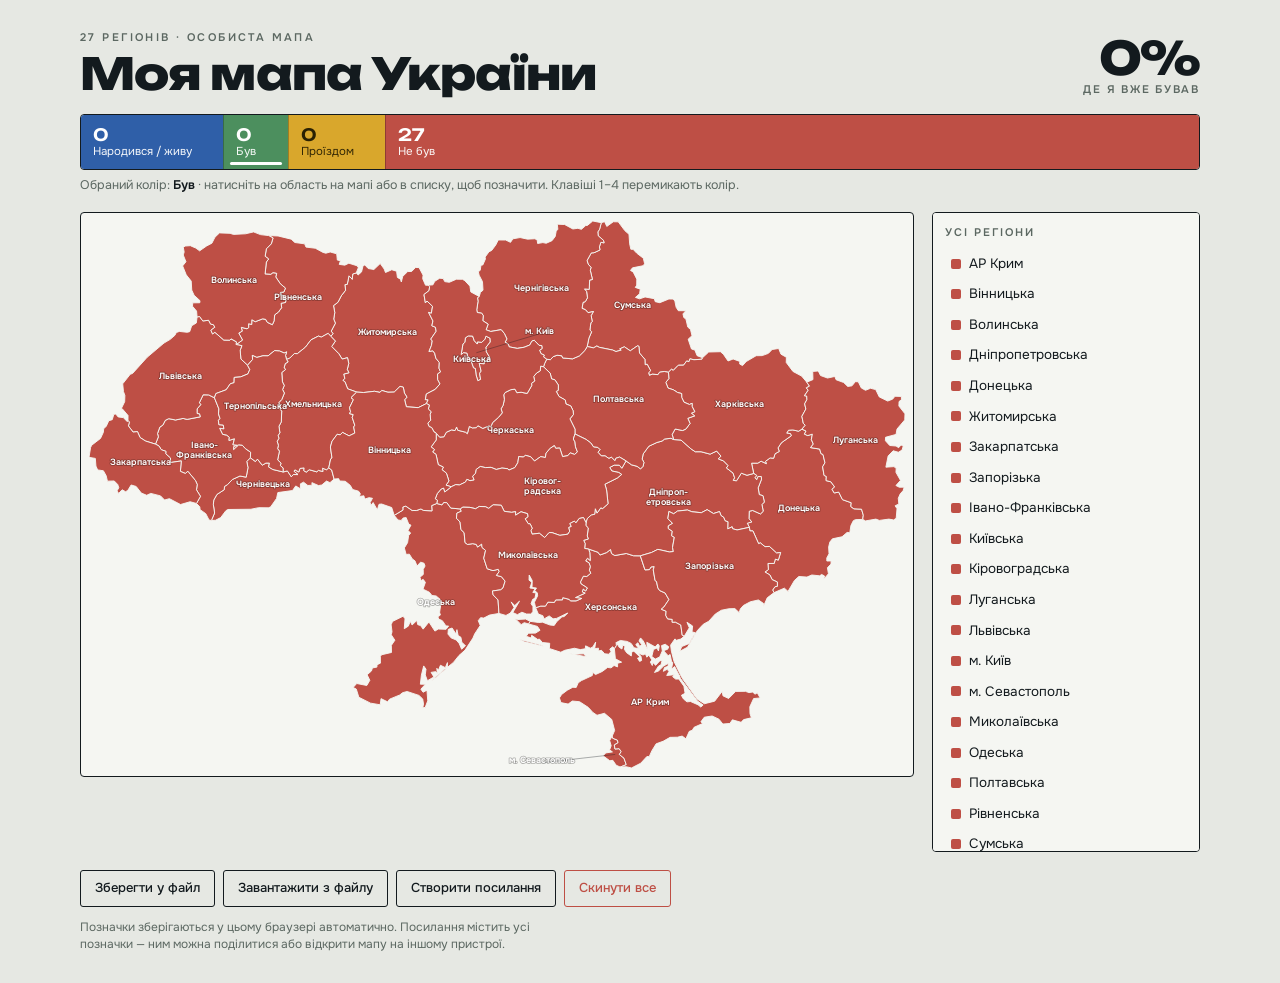
==== ukraine-map/index.html @ 89a14bf5 "Add another example web page of a Ukraine map." ====
<!DOCTYPE html>
<html lang="uk">
<head>
<meta charset="utf-8">
<meta name="viewport" content="width=device-width, initial-scale=1">
<meta name="description" content="Інтерактивна особиста мапа регіонів України з локальним збереженням і можливістю поділитися позначками.">
<meta name="theme-color" content="#E6E8E3">
<title>Моя мапа України</title>
<link rel="icon" href="data:image/svg+xml,%3Csvg xmlns='http://www.w3.org/2000/svg' viewBox='0 0 64 64'%3E%3Crect width='64' height='64' rx='14' fill='%232F5FA8'/%3E%3Cpath d='M15 20h34v24H15z' fill='%23D9A72C'/%3E%3Cpath d='M15 20h34v12H15z' fill='%2355A6E8'/%3E%3C/svg%3E">
<link rel="preconnect" href="https://fonts.googleapis.com">
<link rel="preconnect" href="https://fonts.gstatic.com" crossorigin>
<link href="https://fonts.googleapis.com/css2?family=Onest:wght@400;500;600;700&family=Unbounded:wght@400;600;800&display=swap" rel="stylesheet">
<style>
  :root{
    --paper:#E6E8E3;
    --plate:#F5F6F2;
    --ink:#131A1E;
    --ink-soft:#5C6862;
    --hair:#C3C9C0;
    --void:#D5D9D2;

    --c-home:#2F5FA8;
    --c-been:#4C8F5E;
    --c-transit:#D9A72C;
    --c-none:#BE4F45;

    --r:4px;
    --pad:clamp(14px,3vw,30px);
  }
  *{box-sizing:border-box}
  html,body{margin:0;padding:0}
  body{
    background:var(--paper);
    color:var(--ink);
    font-family:"Onest",system-ui,"Segoe UI",Roboto,sans-serif;
    font-size:15px;
    line-height:1.45;
    -webkit-font-smoothing:antialiased;
  }
  .wrap{max-width:1180px;margin:0 auto;padding:var(--pad)}

  /* ---------- header ---------- */
  header{display:flex;align-items:flex-end;justify-content:space-between;gap:20px;flex-wrap:wrap;margin-bottom:18px}
  .eyebrow{
    font-size:11px;letter-spacing:.22em;text-transform:uppercase;
    color:var(--ink-soft);margin:0 0 6px;font-weight:600;
  }
  h1{
    font-family:"Unbounded","Onest",system-ui,sans-serif;
    font-weight:800;font-size:clamp(26px,4.6vw,44px);
    letter-spacing:-.02em;margin:0;line-height:1;
  }
  .score{text-align:right;line-height:1}
  .score b{
    font-family:"Unbounded","Onest",sans-serif;
    font-size:clamp(28px,5vw,46px);font-weight:800;letter-spacing:-.03em;display:block;
  }
  .score span{font-size:11px;letter-spacing:.16em;text-transform:uppercase;color:var(--ink-soft);font-weight:600}

  /* ---------- ribbon (legend + stats + brush) ---------- */
  .ribbon{
    display:flex;width:100%;border:1px solid var(--ink);border-radius:var(--r);
    overflow:hidden;background:var(--plate);margin-bottom:6px;
  }
  .seg{
    flex:1 1 auto;min-width:0;border:0;padding:11px 12px 10px;cursor:pointer;
    background:transparent;text-align:left;font:inherit;color:#fff;
    display:flex;flex-direction:column;gap:2px;position:relative;
    transition:flex-grow .35s ease;
  }
  @media (prefers-reduced-motion:reduce){.seg{transition:none}}
  .seg + .seg{border-left:1px solid rgba(0,0,0,.25)}
  .seg-n{font-family:"Unbounded","Onest",sans-serif;font-weight:600;font-size:17px;line-height:1}
  .seg-l{font-size:11.5px;line-height:1.2;opacity:.95;white-space:nowrap;overflow:hidden;text-overflow:ellipsis}
  .seg[data-s="home"]{background:var(--c-home)}
  .seg[data-s="been"]{background:var(--c-been)}
  .seg[data-s="transit"]{background:var(--c-transit);color:#2A2103}
  .seg[data-s="none"]{background:var(--c-none)}
  .seg[aria-pressed="true"]::after{
    content:"";position:absolute;inset:auto 6px 4px 6px;height:3px;background:currentColor;border-radius:2px;
  }
  .seg:focus-visible{outline:3px solid var(--ink);outline-offset:-3px}
  .brushline{font-size:12.5px;color:var(--ink-soft);margin:0 0 18px}
  .brushline b{color:var(--ink);font-weight:600}

  /* ---------- layout ---------- */
  .cols{display:grid;grid-template-columns:minmax(0,1fr) 268px;gap:18px;align-items:start}
  @media (max-width:860px){.cols{grid-template-columns:1fr}}

  .plate{
    background:var(--plate);border:1px solid var(--ink);border-radius:var(--r);
    padding:8px;position:relative;
  }
  svg.map{display:block;width:100%;height:auto;touch-action:manipulation}
  .rg{stroke:var(--plate);stroke-width:.9;cursor:pointer;transition:filter .12s ease}
  .rg:hover{filter:brightness(1.14)}
  .rg:focus-visible{outline:none;stroke:var(--ink);stroke-width:2}
  .rg[data-s="home"]{fill:var(--c-home)}
  .rg[data-s="been"]{fill:var(--c-been)}
  .rg[data-s="transit"]{fill:var(--c-transit)}
  .rg[data-s="none"]{fill:var(--c-none)}
  .lbl{
    font-family:"Onest",sans-serif;font-size:8.6px;font-weight:600;fill:#fff;
    pointer-events:none;text-anchor:middle;paint-order:stroke;
    stroke:rgba(0,0,0,.28);stroke-width:1.6px;stroke-linejoin:round;
  }
  .lbl.dark{fill:#2A2103;stroke:rgba(255,255,255,.4)}
  .leader{stroke:var(--ink);stroke-width:.6;fill:none;opacity:.55}

  .tip{
    position:absolute;pointer-events:none;background:var(--ink);color:#fff;
    padding:5px 9px;border-radius:3px;font-size:12px;white-space:nowrap;
    transform:translate(-50%,-135%);opacity:0;transition:opacity .1s;z-index:5;
  }
  .tip.on{opacity:1}
  .tip i{font-style:normal;opacity:.65}

  /* ---------- list ---------- */
  .panel{
    background:var(--plate);border:1px solid var(--ink);border-radius:var(--r);
    padding:12px;max-height:640px;overflow:auto;
  }
  .panel h2{
    font-size:11px;letter-spacing:.18em;text-transform:uppercase;color:var(--ink-soft);
    margin:0 0 8px;font-weight:600;
  }
  ul.list{list-style:none;margin:0;padding:0}
  ul.list li{margin:0 0 1px}
  .row{
    width:100%;display:flex;align-items:center;gap:8px;background:transparent;border:0;
    font:inherit;font-size:13.5px;color:var(--ink);padding:5px 6px;border-radius:3px;
    cursor:pointer;text-align:left;
  }
  .row:hover{background:rgba(0,0,0,.055)}
  .row:focus-visible{outline:2px solid var(--ink);outline-offset:-2px}
  .dot{width:10px;height:10px;border-radius:2px;flex:0 0 auto}
  .dot[data-s="home"]{background:var(--c-home)}
  .dot[data-s="been"]{background:var(--c-been)}
  .dot[data-s="transit"]{background:var(--c-transit)}
  .dot[data-s="none"]{background:var(--c-none)}
  .row span{overflow:hidden;text-overflow:ellipsis;white-space:nowrap}

  /* ---------- footer actions ---------- */
  footer{margin-top:18px;display:flex;gap:8px;flex-wrap:wrap;align-items:center}
  button.act{
    font:inherit;font-size:13px;font-weight:500;padding:8px 14px;border-radius:3px;
    border:1px solid var(--ink);background:transparent;color:var(--ink);cursor:pointer;
  }
  button.act:hover{background:var(--ink);color:var(--plate)}
  button.act.danger{border-color:var(--c-none);color:var(--c-none)}
  button.act.danger:hover{background:var(--c-none);color:#fff}
  button.act:focus-visible{outline:2px solid var(--ink);outline-offset:2px}
  .note{font-size:12px;color:var(--ink-soft);margin:12px 0 0;max-width:60ch}
  #link{width:100%;margin-top:10px;font:inherit;font-size:12px;padding:8px;border:1px solid var(--hair);border-radius:3px;background:#fff;display:none}
  .toast{
    position:fixed;left:50%;bottom:22px;transform:translateX(-50%) translateY(10px);
    background:var(--ink);color:#fff;padding:9px 16px;border-radius:3px;font-size:13px;
    opacity:0;pointer-events:none;transition:opacity .18s,transform .18s;z-index:20;
  }
  .toast.on{opacity:1;transform:translateX(-50%) translateY(0)}
</style>
</head>
<body>
<div class="wrap">

  <header>
    <div>
      <p class="eyebrow">27 регіонів · особиста мапа</p>
      <h1>Моя мапа України</h1>
    </div>
    <div class="score">
      <b id="pct">0%</b>
      <span>де я вже бував</span>
    </div>
  </header>

  <div class="ribbon" id="ribbon" role="group" aria-label="Вибір кольору та статистика"></div>
  <p class="brushline">Обраний колір: <b id="brushName">—</b> · натисніть на область на мапі або в списку, щоб позначити. Клавіші 1–4 перемикають колір.</p>

  <div class="cols">
    <div class="plate" id="plate">
      <div class="tip" id="tip"></div>
      <svg class="map" id="map" viewBox="0 0 780 523" role="img" aria-label="Мапа областей України"></svg>
    </div>

    <div class="panel">
      <h2>Усі регіони</h2>
      <ul class="list" id="list"></ul>
    </div>
  </div>

  <footer>
    <button class="act" id="btnExport">Зберегти у файл</button>
    <button class="act" id="btnImport">Завантажити з файлу</button>
    <button class="act" id="btnLink">Створити посилання</button>
    <button class="act danger" id="btnReset">Скинути все</button>
    <input type="file" id="file" accept="application/json,.json" hidden>
  </footer>
  <input id="link" readonly aria-label="Посилання на вашу мапу">
  <p class="note">Позначки зберігаються у цьому браузері автоматично. Посилання містить усі позначки — ним можна поділитися або відкрити мапу на іншому пристрої.</p>
</div>

<div class="toast" id="toast"></div>

<script>
(function(){
"use strict";

/* ---------------- статуси ---------------- */
const STATUSES = [
  {id:"home",    label:"Народився / живу", short:"Дім"},
  {id:"been",    label:"Був",              short:"Був"},
  {id:"transit", label:"Проїздом",         short:"Проїздом"},
  {id:"none",    label:"Не був",           short:"Не був"}
];
const SORDER = ["home","been","transit","none"];

/* ---------------- географія (точні контури, проєкція вбудована) ---------------- */
const REGIONS = [
  {id:"odesa", name:"Одеська", cx:331.8, cy:366.9, d:"M326.88,439.60L339.68,428.39L342.05,427.24L331.70,436.37L326.88,439.60ZM391.87,375.12L382.95,376.70L377.28,379.58L374.33,379.14L372.10,382.02L373.97,386.62L368.65,394.74L367.00,398.70L359.45,410.20L353.62,415.38L348.38,421.92L342.62,426.66L342.62,422.13L340.61,426.95L335.94,424.65L334.00,429.54L332.49,427.60L332.92,432.63L331.41,430.76L327.02,431.48L329.68,435.87L323.50,439.46L321.42,433.92L322.14,428.39L319.91,425.30L317.75,434.14L316.74,442.77L321.56,442.77L317.25,447.51L319.33,450.46L323.07,448.52L323.79,458.65L321.35,464.98L319.05,465.34L319.76,461.67L318.97,456.86L315.38,453.48L304.09,449.74L299.71,450.89L297.12,453.05L287.34,457.07L285.47,459.66L279.15,456.57L278.36,462.46L269.08,460.88L257.94,455.28L255.49,447.44L252.48,445.86L255.93,442.12L265.56,443.99L268.44,439.03L265.85,433.78L270.02,430.11L270.88,427.24L275.19,426.45L275.34,424.15L278.57,422.64L278.50,416.02L279.87,414.59L289.14,412.43L289.00,405.67L292.37,400.71L288.92,395.54L289.64,392.59L288.78,385.97L290.15,382.74L300.21,377.78L302.08,380.22L301.36,389.71L305.24,387.27L307.11,382.67L308.84,386.19L313.37,381.88L314.23,385.83L316.96,386.76L319.40,390.14L324.94,383.31L330.62,392.01L333.93,390.07L341.33,390.29L343.70,387.20L341.26,387.12L337.74,382.02L334.21,380.51L333.49,378.28L335.87,376.70L335.15,373.97L336.37,365.92L335.51,361.53L331.84,358.44L327.82,358.01L325.30,354.85L319.26,351.90L321.56,345.43L319.33,342.48L317.54,343.99L316.31,340.54L319.55,337.88L319.48,332.99L321.20,329.83L320.27,327.17L316.96,326.09L313.58,329.76L311.57,324.87L309.05,323.07L306.25,318.47L303.16,318.76L301.43,312.50L304.52,307.47L305.53,300.64L307.47,298.20L304.88,295.90L307.76,290.72L305.60,289.71L303.16,283.53L300.35,283.82L298.34,286.26L295.39,285.83L291.73,281.38L300.07,276.34L299.99,273.40L302.80,272.53L308.91,276.70L312.93,276.77L317.25,275.26L319.91,276.70L327.89,277.06L327.53,272.03L332.42,270.02L337.45,271.38L338.96,269.08L342.12,269.23L345.79,274.40L354.92,275.26L355.85,277.49L351.68,279.22L351.25,284.11L354.70,287.77L355.49,294.89L358.58,297.91L359.45,307.40L361.82,309.20L366.85,308.41L370.23,309.20L371.45,311.71L375.33,308.84L375.69,312.07L379.07,314.88L377.35,322.28L380.65,332.42L386.19,334.21L391.15,332.92L392.08,335.08L389.50,338.81L394.24,339.96L397.76,344.28L395.75,350.75L393.59,352.55L385.61,353.70L386.33,357.43L391.01,362.25L391.87,375.12ZM343.49,390.36L343.13,394.89L346.08,398.48L351.04,400.50L353.84,403.80L356.21,409.34L359.88,406.10L356.36,402.58L355.49,397.91L352.83,396.25L351.68,390.65L350.82,394.82L347.08,389.07L343.49,390.36Z"},
  {id:"kherson", name:"Херсонська", cx:499.4, cy:371.8, d:"M457.14,413.29L463.69,414.23L472.60,413.72L475.40,416.46L457.14,413.29ZM435.07,406.82L416.24,402.29L410.85,399.71L431.34,405.02L435.07,406.82ZM577.13,399.06L572.02,407.47L564.76,411.28L566.63,406.75L573.68,403.87L576.48,398.70L576.55,398.77L577.13,399.06ZM569.15,396.69L565.84,399.56L561.53,400.78L560.09,399.49L555.99,405.38L556.71,411.21L559.23,421.06L565.41,433.85L564.26,434.57L559.80,425.80L556.71,428.53L558.08,421.99L556.86,421.13L555.49,414.37L553.62,415.59L549.24,410.70L553.12,409.34L554.20,407.04L550.82,404.59L547.29,405.89L548.01,410.99L545.50,416.74L541.33,418.76L537.95,416.31L539.60,409.55L542.98,408.19L544.35,410.99L545.14,406.10L543.84,404.31L541.18,407.11L533.20,402.72L533.64,409.34L529.82,401.43L527.24,398.55L525.73,401.50L528.24,404.81L526.45,406.82L524.72,403.16L522.64,404.88L525.44,408.76L520.91,407.97L518.25,403.80L514.22,401.86L507.90,401.00L504.02,402.94L504.16,405.82L502.22,408.98L500.71,406.97L497.83,409.19L498.98,411.42L497.12,414.15L492.95,413.72L489.93,410.42L486.84,410.99L486.98,408.33L483.38,408.84L484.32,402.58L481.59,407.18L479.21,408.33L474.69,406.10L474.40,408.91L469.65,409.70L464.05,408.40L454.84,410.34L450.96,412.21L440.04,408.69L440.39,403.66L433.42,402.94L430.47,399.56L429.04,400.14L423.07,395.97L422.85,398.63L417.89,396.97L419.98,394.03L426.81,393.95L431.12,391.22L428.68,387.56L420.05,385.18L420.05,385.18L421.70,382.67L429.90,383.82L433.42,383.46L440.83,386.26L444.71,386.55L446.86,383.24L452.11,378.35L454.27,378.14L457.65,374.69L446.94,379.86L443.63,380.29L439.89,377.49L435.07,380.37L433.78,377.28L429.54,375.77L426.95,369.66L431.84,368.07L436.30,368.15L438.67,364.34L444.78,364.62L446.15,362.18L452.62,362.11L452.90,360.02L459.01,361.68L460.24,363.11L465.63,363.11L470.95,360.81L464.98,359.95L474.25,355.71L471.52,354.63L472.46,351.75L474.69,353.70L476.34,350.75L470.23,346.79L469.80,345.00L472.53,339.53L475.76,339.82L479.65,336.66L478.28,333.93L479.14,330.33L477.99,326.74L474.76,325.01L476.48,322.35L479.14,324.51L478.71,317.03L477.56,313.58L486.62,316.67L488.42,319.26L494.74,316.96L498.55,314.01L499.56,317.97L502.65,319.76L513.58,317.82L520.55,319.98L527.02,320.05L531.48,333.49L535.72,333.21L537.23,330.69L540.25,330.33L539.39,333.49L541.11,343.70L542.48,344.57L543.77,350.75L545.50,353.26L550.67,355.56L554.34,361.89L549.52,369.01L547.01,371.09L551.68,373.03L551.32,376.92L553.05,380.29L557.50,380.80L557.43,383.53L560.59,383.46L565.70,386.19L567.06,395.97L569.15,396.69Z"},
  {id:"kyiv_city", name:"м. Київ", cx:370.3, cy:125.9, lx:430.3, ly:107.9, d:"M383.60,115.67L379.58,120.63L379.86,125.02L383.31,130.77L380.94,132.06L380.94,134.72L378.14,133.50L377.78,136.59L373.03,136.09L374.83,143.49L373.39,145.65L374.33,151.47L371.67,152.69L370.01,147.16L369.30,141.05L367.50,140.40L365.05,133.43L361.82,129.11L361.32,126.45L358.01,125.95L355.71,127.68L357.43,117.54L359.23,116.03L359.81,111.64L362.54,109.85L366.71,109.99L368.29,114.45L371.24,117.61L371.45,115.53L375.41,116.03L378.50,112.94L379.43,110.06L383.39,112.08L383.60,115.67Z"},
  {id:"zhytomyr", name:"Житомирська", cx:284.9, cy:108.5, d:"M255.42,49.68L257.29,51.54L260.53,48.67L261.96,42.77L263.69,41.98L266.85,45.43L272.32,46.37L278.36,40.62L282.17,45.94L283.39,49.24L289.43,46.58L294.03,48.02L294.82,53.99L297.69,55.57L298.56,58.30L299.85,52.98L304.67,48.31L308.41,48.24L312.22,44.36L315.52,44.57L319.33,51.76L318.97,55.14L321.71,61.39L324.08,61.32L325.59,62.83L325.08,66.50L320.20,70.31L321.56,78.22L323.07,76.49L328.39,81.52L327.24,88.21L324.65,87.42L328.75,95.54L327.74,100.14L331.12,101.51L331.84,105.39L326.74,112.87L328.10,114.66L327.31,119.05L325.01,124.73L328.61,124.08L330.40,126.31L331.55,131.13L334.86,135.30L334.57,140.69L336.08,144.28L333.21,146.22L333.28,151.54L335.51,155.71L330.91,160.96L322.50,165.35L321.49,170.74L324.15,170.95L322.50,174.55L314.66,178.43L303.37,177.57L301.72,170.88L303.95,168.36L301.50,164.48L300.43,158.88L297.33,158.08L291.73,163.55L285.76,163.69L279.87,161.97L278.07,163.84L272.89,162.76L262.54,163.98L255.85,163.55L247.23,160.39L244.64,153.63L242.70,152.41L244.50,150.32L243.42,146.37L248.45,145.07L246.87,141.91L248.31,136.09L247.08,130.69L241.98,131.99L238.82,126.88L231.99,119.98L235.51,114.81L231.20,110.28L233.21,107.69L231.56,105.25L235.51,97.70L233.93,93.74L234.93,87.56L233.71,80.88L237.95,77.71L241.12,71.53L245.29,66.14L244.57,60.89L246.87,60.53L248.52,52.41L251.61,55.71L252.12,50.61L255.42,49.68Z"},
  {id:"sumy", name:"Сумська", cx:519.4, cy:83.2, d:"M489.71,1.58L492.87,0.65L494.96,5.18L501.21,0.72L505.89,0.79L512.14,9.20L516.17,12.72L516.81,21.85L517.96,27.03L520.05,27.03L523.50,30.70L529.90,35.59L531.12,40.91L529.61,42.77L519.54,44.79L517.60,47.23L520.12,48.67L523.64,55.57L523.57,61.32L522.20,63.48L526.95,65.13L526.30,69.52L522.35,73.04L526.37,74.41L531.55,72.61L540.39,74.26L541.26,77.14L545.64,78.07L554.34,74.55L558.36,74.62L560.02,76.49L561.24,82.46L563.33,85.76L570.51,85.76L567.78,88.78L568.57,92.31L570.59,93.67L572.38,101.44L574.97,103.66L576.41,109.70L572.74,112.94L575.91,122.36L579.14,123.36L581.30,128.75L586.47,130.69L585.90,132.13L578.28,132.64L574.40,131.77L573.53,134.51L571.31,133.79L568.36,137.81L563.33,137.88L558.44,142.84L556.86,141.55L553.91,144.64L549.95,143.85L545.35,144.57L543.92,146.87L538.31,146.44L535.72,147.59L534.93,145.00L536.87,143.13L533.49,136.88L531.62,137.45L531.41,132.28L526.23,126.24L525.66,119.77L524.22,119.34L517.39,124.08L511.71,120.27L507.32,122.28L508.76,123.43L503.73,124.80L500.57,123.36L487.77,120.77L485.47,119.48L482.23,121.28L476.20,119.98L477.85,112.00L480.44,105.89L478.78,104.31L479.72,97.48L481.01,95.97L480.01,90.44L482.16,86.55L477.06,87.63L474.47,84.76L471.31,83.54L472.24,77.78L474.40,77.14L476.48,73.40L475.62,67.36L473.61,64.92L478.14,65.35L478.57,56.43L481.23,55.93L479.21,47.23L479.86,44.28L477.06,41.12L476.12,37.74L480.15,30.48L482.74,30.34L488.42,27.68L487.91,24.73L489.28,20.34L492.37,20.92L491.72,18.40L486.76,14.16L486.40,10.42L488.06,7.91L489.71,1.58Z"},
  {id:"donetsk", name:"Донецька", cx:678.6, cy:277.4, d:"M739.60,285.26L732.62,285.47L730.61,286.48L728.31,291.08L727.23,297.98L724.65,297.69L719.83,301.86L710.63,303.80L708.18,306.90L707.03,311.57L707.39,318.11L705.24,322.14L705.31,325.01L709.40,324.94L709.26,327.96L705.88,331.41L706.82,337.23L702.29,342.55L703.08,339.32L700.35,337.88L698.41,339.17L690.93,338.38L686.26,340.40L678.49,339.82L674.32,343.63L668.21,354.06L664.69,350.96L654.91,355.21L653.47,352.76L655.70,349.60L658.00,349.17L658.00,345.07L653.04,342.84L650.89,338.38L646.14,335.51L649.45,333.21L648.95,327.38L654.98,327.31L656.06,323.21L658.94,324.15L661.09,316.89L657.21,317.39L650.38,311.07L646.21,311.35L641.76,307.69L640.03,308.41L634.64,296.26L631.76,296.26L631.26,292.81L629.25,288.92L633.56,287.63L630.90,284.54L631.12,277.42L634.42,276.70L641.83,280.01L644.49,277.49L643.27,271.02L645.57,268.65L644.27,262.61L640.68,261.53L639.67,255.06L642.91,246.72L642.48,244.21L639.38,244.42L638.31,247.37L636.58,245.36L638.23,243.20L635.36,241.33L633.35,231.48L639.24,231.48L642.48,229.61L647.44,231.92L646.65,229.69L651.10,226.45L654.41,226.81L655.85,222.43L659.80,220.27L658.65,216.89L661.89,211.93L671.30,205.32L670.51,203.23L666.92,202.80L668.64,200.00L672.74,199.71L678.35,200.93L681.51,198.92L685.39,200.79L683.88,203.73L687.05,205.10L691.43,203.73L690.50,208.98L692.37,213.22L689.71,216.60L698.48,218.04L699.63,222.28L701.64,223.22L703.51,231.12L701.28,234.93L702.65,243.20L704.80,244.14L704.59,248.16L709.19,249.31L712.78,254.27L710.20,256.43L712.35,259.95L716.67,259.16L720.26,266.35L728.60,269.30L728.24,272.96L731.12,275.12L738.45,275.48L740.17,281.23L739.60,285.26Z"},
  {id:"dnipro", name:"Дніпропетровська", cx:553.9, cy:265.6, two:true, d:"M635.36,241.33L638.23,243.20L636.58,245.36L638.31,247.37L639.38,244.42L642.48,244.21L642.91,246.72L639.67,255.06L640.68,261.53L644.27,262.61L645.57,268.65L643.27,271.02L644.49,277.49L641.83,280.01L634.42,276.70L631.12,277.42L630.90,284.54L633.56,287.63L629.25,288.92L631.26,292.81L619.54,295.32L615.30,294.24L614.80,292.30L610.56,294.32L610.70,287.41L608.18,286.77L606.46,282.96L604.16,281.66L602.72,277.78L596.90,279.65L590.86,275.91L585.32,278.86L576.27,277.92L572.02,276.27L562.53,277.28L558.87,279.87L554.34,277.64L553.33,284.54L557.86,289.00L553.76,291.44L553.76,294.03L557.57,296.54L556.93,300.93L559.52,302.29L557.79,312.00L558.58,315.95L554.91,316.39L543.77,313.87L537.73,316.89L527.02,320.05L520.55,319.98L513.58,317.82L502.65,319.76L499.56,317.97L498.55,314.01L494.74,316.96L488.42,319.26L486.62,316.67L477.56,313.58L473.82,313.01L474.25,308.33L472.89,305.24L477.27,304.02L476.27,301.00L477.20,293.38L474.97,291.15L475.12,288.49L476.12,284.61L480.15,280.94L483.38,280.30L484.03,275.05L485.68,279.22L489.21,274.19L490.93,274.91L496.18,270.30L494.74,257.15L493.16,251.61L504.95,245.72L509.19,242.27L506.39,240.40L499.78,238.96L497.76,235.58L502.08,233.35L506.96,233.42L509.34,236.30L513.36,229.33L518.61,233.07L523.93,234.50L527.24,236.95L529.68,234.43L530.47,230.76L528.75,227.60L529.75,222.64L535.14,215.31L542.84,211.71L547.80,210.35L550.24,208.41L556.28,207.69L558.80,208.91L565.91,209.41L575.33,217.75L579.50,220.56L585.11,220.56L593.73,222.86L599.99,219.91L604.09,224.73L601.64,227.46L606.46,229.26L610.92,233.78L609.33,236.08L615.59,240.83L617.17,245.50L615.95,247.95L618.97,248.31L623.57,241.05L628.96,243.06L635.36,241.33Z"},
  {id:"kharkiv", name:"Харківська", cx:622.2, cy:177.7, d:"M681.51,198.92L678.35,200.93L672.74,199.71L668.64,200.00L666.92,202.80L670.51,203.23L671.30,205.32L661.89,211.93L658.65,216.89L659.80,220.27L655.85,222.43L654.41,226.81L651.10,226.45L646.65,229.69L647.44,231.92L642.48,229.61L639.24,231.48L633.35,231.48L635.36,241.33L628.96,243.06L623.57,241.05L618.97,248.31L615.95,247.95L617.17,245.50L615.59,240.83L609.33,236.08L610.92,233.78L606.46,229.26L601.64,227.46L604.09,224.73L599.99,219.91L593.73,222.86L585.11,220.56L579.50,220.56L575.33,217.75L565.91,209.41L558.80,208.91L557.43,204.02L560.31,198.85L567.35,200.28L570.51,198.92L574.54,193.53L572.38,188.64L578.93,186.27L575.76,183.75L579.07,182.31L576.55,177.35L576.48,174.19L573.96,175.41L568.72,173.18L566.56,168.65L566.49,164.91L562.68,163.98L558.65,161.39L553.48,159.67L551.39,154.27L554.27,150.61L553.91,144.64L556.86,141.55L558.44,142.84L563.33,137.88L568.36,137.81L571.31,133.79L573.53,134.51L574.40,131.77L578.28,132.64L585.90,132.13L586.47,130.69L592.37,125.23L603.58,124.94L606.39,127.32L610.84,133.79L615.73,131.92L622.13,134.22L621.99,136.73L624.72,138.24L628.24,134.36L637.73,128.75L643.48,128.68L649.45,126.53L652.97,122.86L659.23,121.85L661.45,127.32L666.63,130.26L666.49,135.22L672.88,143.78L681.15,148.24L686.11,154.06L688.70,157.87L685.68,159.52L687.48,161.75L683.88,167.00L686.04,167.29L686.26,170.67L684.10,174.76L685.25,179.72L681.44,186.70L682.81,193.45L684.67,195.25L681.51,198.92Z"},
  {id:"luhansk", name:"Луганська", cx:732.9, cy:212.4, d:"M739.60,285.26L740.17,281.23L738.45,275.48L731.12,275.12L728.24,272.96L728.60,269.30L720.26,266.35L716.67,259.16L712.35,259.95L710.20,256.43L712.78,254.27L709.19,249.31L704.59,248.16L704.80,244.14L702.65,243.20L701.28,234.93L703.51,231.12L701.64,223.22L699.63,222.28L698.48,218.04L689.71,216.60L692.37,213.22L690.50,208.98L691.43,203.73L687.05,205.10L683.88,203.73L685.39,200.79L681.51,198.92L684.67,195.25L682.81,193.45L681.44,186.70L685.25,179.72L684.10,174.76L686.26,170.67L686.04,167.29L683.88,167.00L687.48,161.75L685.68,159.52L688.70,157.87L686.11,154.06L692.01,151.61L691.79,143.78L697.11,143.35L699.27,147.73L705.95,150.11L712.93,148.60L714.15,151.76L721.34,154.35L725.29,158.16L729.32,157.58L732.55,153.56L735.36,153.70L738.23,159.59L742.26,161.82L747.07,159.88L752.04,161.18L755.41,168.15L763.47,172.10L768.14,170.31L770.44,167.50L776.55,167.72L776.62,170.74L774.32,172.61L774.18,176.85L780.00,184.32L779.78,190.15L772.38,198.85L771.45,204.02L761.38,206.75L761.31,210.06L765.41,214.59L771.45,215.09L773.96,216.67L776.26,214.16L778.35,215.16L777.20,218.98L773.67,221.06L768.71,219.62L763.90,224.58L761.74,235.29L769.43,234.79L771.59,236.44L771.37,240.25L775.69,247.95L771.37,252.84L774.54,254.49L779.28,254.42L778.13,257.87L775.47,260.74L773.60,265.06L774.11,270.52L770.58,272.25L772.38,274.98L771.59,284.18L769.14,285.76L764.62,284.97L755.49,286.19L752.18,284.97L742.26,286.69L739.60,285.26Z"},
  {id:"poltava", name:"Полтавська", cx:506.6, cy:172.7, d:"M476.20,119.98L482.23,121.28L485.47,119.48L487.77,120.77L500.57,123.36L503.73,124.80L508.76,123.43L507.32,122.28L511.71,120.27L517.39,124.08L524.22,119.34L525.66,119.77L526.23,126.24L531.41,132.28L531.62,137.45L533.49,136.88L536.87,143.13L534.93,145.00L535.72,147.59L538.31,146.44L543.92,146.87L545.35,144.57L549.95,143.85L553.91,144.64L554.27,150.61L551.39,154.27L553.48,159.67L558.65,161.39L562.68,163.98L566.49,164.91L566.56,168.65L568.72,173.18L573.96,175.41L576.48,174.19L576.55,177.35L579.07,182.31L575.76,183.75L578.93,186.27L572.38,188.64L574.54,193.53L570.51,198.92L567.35,200.28L560.31,198.85L557.43,204.02L558.80,208.91L556.28,207.69L550.24,208.41L547.80,210.35L542.84,211.71L535.14,215.31L529.75,222.64L528.75,227.60L530.47,230.76L529.68,234.43L527.24,236.95L523.93,234.50L518.61,233.07L513.36,229.33L507.18,225.66L503.59,226.81L502.72,229.18L499.34,225.73L497.04,227.03L493.31,224.51L489.78,224.58L486.48,221.06L488.49,218.62L486.40,216.46L482.38,216.10L479.72,212.22L475.26,208.84L464.55,203.59L464.55,198.92L459.73,189.14L463.11,184.90L462.75,181.38L460.52,176.78L455.92,174.91L455.28,171.10L449.31,167.79L446.65,162.90L448.59,161.82L448.66,156.79L445.28,151.76L442.19,150.97L440.83,145.43L434.50,139.39L435.51,136.30L437.52,132.13L441.04,132.56L443.77,129.62L447.44,128.32L451.97,128.83L452.76,130.91L462.18,131.77L468.72,128.97L473.97,123.79L476.20,119.98Z"},
  {id:"zaporizhzhia", name:"Запорізька", cx:593.5, cy:332.3, d:"M631.26,292.81L631.76,296.26L634.64,296.26L640.03,308.41L641.76,307.69L646.21,311.35L650.38,311.07L657.21,317.39L661.09,316.89L658.94,324.15L656.06,323.21L654.98,327.31L648.95,327.38L649.45,333.21L646.14,335.51L650.89,338.38L653.04,342.84L658.00,345.07L658.00,349.17L655.70,349.60L653.47,352.76L654.91,355.21L648.30,360.24L644.42,369.15L644.85,365.63L639.89,362.25L632.20,363.98L625.44,367.57L622.56,370.95L621.56,374.40L617.39,370.52L611.64,370.66L604.45,372.10L598.69,375.69L592.44,382.60L587.19,385.47L581.51,391.51L577.13,399.06L576.55,398.77L576.48,398.70L579.79,393.67L576.41,392.80L576.98,387.12L571.59,383.60L573.82,388.85L569.15,396.69L567.06,395.97L565.70,386.19L560.59,383.46L557.43,383.53L557.50,380.80L553.05,380.29L551.32,376.92L551.68,373.03L547.01,371.09L549.52,369.01L554.34,361.89L550.67,355.56L545.50,353.26L543.77,350.75L542.48,344.57L541.11,343.70L539.39,333.49L540.25,330.33L537.23,330.69L535.72,333.21L531.48,333.49L527.02,320.05L537.73,316.89L543.77,313.87L554.91,316.39L558.58,315.95L557.79,312.00L559.52,302.29L556.93,300.93L557.57,296.54L553.76,294.03L553.76,291.44L557.86,289.00L553.33,284.54L554.34,277.64L558.87,279.87L562.53,277.28L572.02,276.27L576.27,277.92L585.32,278.86L590.86,275.91L596.90,279.65L602.72,277.78L604.16,281.66L606.46,282.96L608.18,286.77L610.70,287.41L610.56,294.32L614.80,292.30L615.30,294.24L619.54,295.32L631.26,292.81Z"},
  {id:"sevastopol", name:"м. Севастополь", cx:503.0, cy:509.9, lx:433.0, ly:517.9, d:"M507.83,521.99L503.87,520.19L500.71,515.52L497.83,515.95L491.36,511.21L493.95,508.47L500.35,507.47L497.62,505.60L499.13,501.64L497.69,496.68L500.13,492.30L500.64,494.46L505.02,496.18L505.74,498.70L502.15,500.85L502.79,504.74L506.75,504.38L508.69,507.18L506.96,509.98L511.35,513.43L513.58,519.69L507.83,521.99Z"},
  {id:"crimea", name:"АР Крим", cx:536.0, cy:462.4, d:"M565.41,433.85L567.42,437.66L581.23,456.86L588.20,461.46L598.05,459.01L605.24,449.67L606.03,453.91L611.42,456.43L618.11,449.67L627.52,449.60L630.83,450.82L634.50,450.24L636.51,452.33L638.81,451.03L641.54,455.92L635.29,456.50L631.69,464.33L631.84,470.95L633.20,474.90L625.73,476.63L623.35,479.21L615.01,476.84L612.64,480.29L605.88,480.87L602.15,476.20L595.68,473.18L588.13,474.33L584.89,478.78L586.69,480.29L578.42,483.96L576.62,486.91L573.82,487.84L570.59,494.96L566.99,492.37L562.46,493.45L555.49,493.59L548.80,497.33L542.12,499.78L538.09,506.32L535.50,512.07L533.28,511.92L527.38,518.32L518.54,522.85L513.58,521.70L507.83,521.99L513.58,519.69L511.35,513.43L506.96,509.98L508.69,507.18L506.75,504.38L502.79,504.74L502.15,500.85L505.74,498.70L505.02,496.18L500.64,494.46L500.13,492.30L502.44,487.05L499.70,476.48L492.73,470.59L485.61,472.46L481.66,469.80L477.20,464.91L468.93,459.52L462.03,458.87L458.01,461.75L451.11,460.38L449.67,455.85L451.75,452.62L457.22,448.52L462.46,445.71L465.70,445.86L467.57,441.47L470.73,439.32L481.08,434.50L481.37,431.34L484.18,433.56L490.72,430.55L495.68,426.74L498.98,427.17L501.93,424.87L505.24,426.23L505.31,422.71L509.12,421.70L503.15,418.47L502.22,408.98L504.16,405.82L504.02,402.94L506.89,407.54L509.41,409.12L510.20,405.46L512.36,406.61L511.78,409.48L513.94,412.72L518.39,415.81L518.75,411.93L520.84,411.21L526.88,416.96L524.36,417.89L526.30,420.98L528.24,420.12L527.67,416.24L524.72,413.00L529.61,414.87L531.84,413.72L533.28,416.96L535.14,415.02L538.02,419.55L536.58,421.63L538.45,424.94L538.81,421.92L541.69,424.72L545.57,420.48L547.87,419.91L546.79,424.22L544.35,425.51L540.54,431.55L544.42,430.11L548.95,425.73L553.62,422.78L553.55,425.66L550.10,426.88L549.02,430.47L552.54,428.60L554.41,430.47L552.25,434.43L559.44,433.78L557.93,435.65L560.81,437.88L563.83,437.81L568.65,444.71L569.80,451.47L566.27,453.41L568.29,456.93L571.59,459.66L574.90,459.30L582.16,462.46L584.82,464.62L587.05,462.68L581.59,458.87L565.41,437.38L564.26,434.57L565.41,433.85Z"},
  {id:"chernihiv", name:"Чернігівська", cx:432.2, cy:66.8, d:"M373.03,72.18L374.18,68.22L376.63,66.14L376.13,58.01L372.89,51.76L372.17,48.45L373.97,47.16L374.69,42.20L376.41,42.06L378.93,36.38L378.64,34.51L382.38,29.33L384.90,28.18L388.78,23.00L391.22,18.12L398.27,18.19L402.94,20.42L405.17,17.04L412.07,15.82L419.12,17.33L426.23,16.97L428.46,18.19L428.82,21.49L433.85,20.63L437.02,21.28L442.62,18.76L445.64,14.81L446.58,9.71L448.16,7.91L447.66,3.02L454.63,3.38L462.54,7.62L467.35,6.97L470.66,7.98L474.83,4.31L476.41,4.24L481.52,0.00L489.71,1.58L488.06,7.91L486.40,10.42L486.76,14.16L491.72,18.40L492.37,20.92L489.28,20.34L487.91,24.73L488.42,27.68L482.74,30.34L480.15,30.48L476.12,37.74L477.06,41.12L479.86,44.28L479.21,47.23L481.23,55.93L478.57,56.43L478.14,65.35L473.61,64.92L475.62,67.36L476.48,73.40L474.40,77.14L472.24,77.78L471.31,83.54L474.47,84.76L477.06,87.63L482.16,86.55L480.01,90.44L481.01,95.97L479.72,97.48L478.78,104.31L480.44,105.89L477.85,112.00L476.20,119.98L473.97,123.79L468.72,128.97L462.18,131.77L452.76,130.91L451.97,128.83L447.44,128.32L443.77,129.62L441.04,132.56L437.52,132.13L434.50,129.90L435.15,128.11L432.20,126.96L430.69,123.51L433.13,121.92L432.77,119.05L430.26,118.91L425.59,114.02L423.36,114.81L421.34,118.55L415.88,120.70L409.34,121.78L401.57,120.27L400.93,117.83L397.69,115.81L399.49,112.79L396.97,107.40L393.95,103.88L384.03,105.61L379.58,104.02L381.52,98.63L376.41,95.25L376.92,90.51L375.41,88.14L371.16,87.49L370.66,84.90L371.88,76.71L371.38,73.26L373.03,72.18Z"},
  {id:"rivne", name:"Рівненська", cx:199.7, cy:75.1, d:"M255.42,49.68L252.12,50.61L251.61,55.71L248.52,52.41L246.87,60.53L244.57,60.89L245.29,66.14L241.12,71.53L237.95,77.71L233.71,80.88L234.93,87.56L233.93,93.74L235.51,97.70L231.56,105.25L233.21,107.69L231.20,110.28L228.61,107.40L222.07,111.00L219.33,109.99L212.15,113.66L206.97,120.56L199.13,126.88L196.40,126.67L191.94,131.05L188.85,132.35L187.85,128.47L189.00,125.16L186.55,126.17L182.24,124.30L177.49,123.87L171.17,128.90L166.28,128.83L160.46,130.41L156.14,128.47L156.36,132.35L151.54,137.88L145.14,131.85L144.50,123.51L146.15,119.19L140.69,118.11L146.73,113.80L143.13,107.12L146.44,105.32L145.58,101.65L151.04,103.02L152.62,101.94L152.55,98.20L155.50,98.92L155.64,94.39L158.88,96.26L165.99,93.53L168.87,94.03L170.45,96.84L175.27,99.14L176.92,95.47L177.49,89.72L181.09,87.06L184.11,82.82L183.61,78.65L187.85,77.86L188.13,75.99L185.76,71.24L182.60,70.81L183.03,68.29L186.27,67.86L187.78,64.13L182.89,60.03L178.50,53.49L179.36,50.11L175.84,49.53L173.83,51.04L168.29,50.75L169.52,39.18L171.74,36.30L168.36,33.72L169.52,26.60L174.26,21.85L175.91,16.18L171.74,13.95L180.73,14.31L193.24,17.33L196.76,20.56L206.18,21.85L207.40,24.95L216.32,26.02L223.72,30.05L226.38,30.77L230.55,29.62L236.80,31.34L237.38,37.38L240.40,37.89L239.18,41.48L244.57,42.20L248.38,40.33L256.36,42.85L257.44,44.64L255.42,49.68Z"},
  {id:"chernivtsi", name:"Чернівецька", cx:166.8, cy:254.5, d:"M234.29,246.72L230.33,250.10L227.03,248.59L222.57,252.33L219.41,252.91L213.08,250.10L213.22,252.55L209.20,252.84L205.10,249.67L202.08,251.25L202.08,256.00L197.62,253.27L194.53,257.65L180.51,259.59L179.29,265.20L173.54,273.40L171.38,274.19L162.18,274.04L154.71,275.55L132.85,275.77L130.84,276.92L125.88,283.53L120.92,286.05L116.96,286.34L120.06,279.15L118.83,271.09L119.26,266.78L122.28,261.39L129.26,256.86L129.54,253.70L132.35,252.04L137.16,247.01L144.28,243.78L150.25,244.86L151.97,235.80L150.82,229.83L154.27,226.38L159.09,229.90L161.03,227.60L165.63,233.42L169.08,231.41L172.46,231.41L171.67,235.08L175.70,237.52L185.62,239.89L189.64,238.89L193.38,244.50L195.32,242.34L199.78,242.41L195.90,239.25L196.83,237.88L200.57,239.97L201.65,236.52L205.60,236.01L205.32,238.67L207.69,240.04L210.49,237.74L217.68,239.75L219.26,238.39L223.58,239.46L223.22,236.30L226.95,237.74L229.18,236.01L231.99,238.03L234.29,246.72Z"},
  {id:"ivano", name:"Івано-Франківська", cx:110.2, cy:221.0, two:true, d:"M154.27,226.38L150.82,229.83L151.97,235.80L150.25,244.86L144.28,243.78L137.16,247.01L132.35,252.04L129.54,253.70L129.26,256.86L122.28,261.39L119.26,266.78L118.83,271.09L120.06,279.15L116.96,286.34L114.74,285.83L111.64,279.79L106.18,275.91L105.89,273.18L102.73,270.02L106.54,263.19L102.73,257.00L103.45,251.90L101.80,248.16L94.46,239.25L92.09,241.33L87.35,239.32L88.21,229.33L77.86,230.91L77.86,226.60L73.33,222.50L73.54,220.20L69.09,218.62L66.86,215.02L63.55,213.30L66.28,206.32L65.49,203.16L67.72,196.98L70.60,195.11L72.90,190.58L76.27,188.93L82.67,190.22L89.93,188.71L93.74,189.64L106.32,187.20L105.61,184.40L103.31,184.04L103.31,179.65L106.97,175.34L105.39,173.90L109.13,166.14L114.38,166.21L119.91,169.01L124.15,179.58L123.79,184.40L125.23,188.78L123.72,190.65L124.15,194.68L128.32,195.04L128.97,198.77L125.02,198.20L127.82,203.95L131.63,204.67L134.15,206.75L133.79,209.77L139.03,208.12L137.60,213.87L141.98,214.37L138.46,215.60L138.24,218.40L143.06,213.94L146.51,214.30L149.46,217.54L154.49,220.99L154.27,226.38Z"},
  {id:"khmelnytskyi", name:"Хмельницька", cx:214.8, cy:177.5, d:"M229.18,236.01L226.95,237.74L223.22,236.30L223.58,239.46L219.26,238.39L217.68,239.75L210.49,237.74L207.69,240.04L205.32,238.67L205.60,236.01L201.65,236.52L200.57,239.97L196.83,237.88L195.90,239.25L199.78,242.41L195.32,242.34L193.38,244.50L189.64,238.89L185.62,239.89L185.47,236.01L182.89,233.86L183.53,231.41L180.30,228.39L182.02,220.05L180.30,217.68L181.02,214.45L179.87,210.64L181.52,207.69L180.80,204.88L182.46,202.51L181.59,196.19L183.82,192.02L184.18,181.74L183.03,180.44L181.45,173.61L184.32,170.52L186.77,164.48L185.04,161.18L186.62,157.22L184.90,153.77L184.25,144.79L188.06,141.84L186.48,140.40L187.56,136.30L190.29,134.79L188.85,132.35L191.94,131.05L196.40,126.67L199.13,126.88L206.97,120.56L212.15,113.66L219.33,109.99L222.07,111.00L228.61,107.40L231.20,110.28L235.51,114.81L231.99,119.98L238.82,126.88L241.98,131.99L247.08,130.69L248.31,136.09L246.87,141.91L248.45,145.07L243.42,146.37L244.50,150.32L242.70,152.41L244.64,153.63L247.23,160.39L255.85,163.55L250.46,168.87L252.76,170.74L249.02,178.43L250.03,182.38L248.95,184.11L252.55,185.04L251.61,187.85L254.06,195.18L253.05,196.91L254.06,202.73L248.59,205.39L242.34,202.08L240.11,204.38L237.24,203.88L232.35,210.49L230.76,216.03L232.27,226.52L230.98,227.46L229.18,236.01Z"},
  {id:"lviv", name:"Львівська", cx:87.4, cy:150.7, d:"M140.69,118.11L146.15,119.19L144.50,123.51L145.14,131.85L151.54,137.88L153.70,141.98L151.90,146.15L144.93,149.03L138.82,149.53L138.67,154.56L135.08,155.57L131.13,161.32L121.28,164.99L119.91,169.01L114.38,166.21L109.13,166.14L105.39,173.90L106.97,175.34L103.31,179.65L103.31,184.04L105.61,184.40L106.32,187.20L93.74,189.64L89.93,188.71L82.67,190.22L76.27,188.93L72.90,190.58L70.60,195.11L67.72,196.98L65.49,203.16L66.28,206.32L63.55,213.30L54.06,210.35L48.81,206.97L46.30,201.29L42.13,201.79L37.67,195.90L38.60,192.23L37.24,190.65L37.31,185.91L31.78,179.51L30.62,179.87L34.08,172.75L34.29,166.71L32.93,163.05L32.21,155.64L39.40,146.51L41.62,145.72L55.57,130.26L71.67,116.68L77.64,113.15L82.10,109.27L83.46,106.61L86.34,105.53L93.89,106.40L96.26,105.75L98.13,100.14L102.59,97.48L103.31,91.66L105.75,91.30L108.77,95.54L114.38,94.89L116.25,98.56L118.98,99.14L120.27,101.58L116.53,104.46L118.11,107.98L120.34,106.40L128.83,113.80L134.65,113.94L135.73,112.65L140.98,115.53L140.69,118.11Z"},
  {id:"ternopil", name:"Тернопільська", cx:159.3, cy:179.5, d:"M154.27,226.38L154.49,220.99L149.46,217.54L146.51,214.30L143.06,213.94L138.24,218.40L138.46,215.60L141.98,214.37L137.60,213.87L139.03,208.12L133.79,209.77L134.15,206.75L131.63,204.67L127.82,203.95L125.02,198.20L128.97,198.77L128.32,195.04L124.15,194.68L123.72,190.65L125.23,188.78L123.79,184.40L124.15,179.58L119.91,169.01L121.28,164.99L131.13,161.32L135.08,155.57L138.67,154.56L138.82,149.53L144.93,149.03L151.90,146.15L153.70,141.98L151.54,137.88L156.36,132.35L156.14,128.47L160.46,130.41L166.28,128.83L171.17,128.90L177.49,123.87L182.24,124.30L186.55,126.17L189.00,125.16L187.85,128.47L188.85,132.35L190.29,134.79L187.56,136.30L186.48,140.40L188.06,141.84L184.25,144.79L184.90,153.77L186.62,157.22L185.04,161.18L186.77,164.48L184.32,170.52L181.45,173.61L183.03,180.44L184.18,181.74L183.82,192.02L181.59,196.19L182.46,202.51L180.80,204.88L181.52,207.69L179.87,210.64L181.02,214.45L180.30,217.68L182.02,220.05L180.30,228.39L183.53,231.41L182.89,233.86L185.47,236.01L185.62,239.89L175.70,237.52L171.67,235.08L172.46,231.41L169.08,231.41L165.63,233.42L161.03,227.60L159.09,229.90L154.27,226.38Z"},
  {id:"zakarpattia", name:"Закарпатська", cx:49.7, cy:233.0, d:"M63.55,213.30L66.86,215.02L69.09,218.62L73.54,220.20L73.33,222.50L77.86,226.60L77.86,230.91L88.21,229.33L87.35,239.32L92.09,241.33L94.46,239.25L101.80,248.16L103.45,251.90L102.73,257.00L106.54,263.19L102.73,270.02L96.62,268.36L87.49,271.02L76.85,265.42L72.25,266.71L68.37,262.76L59.02,260.38L55.14,262.18L50.04,260.10L45.07,253.77L40.26,252.33L37.09,257.51L35.01,258.73L31.63,256.93L28.40,260.38L26.74,258.01L28.47,254.99L27.46,251.90L24.15,248.52L17.61,248.67L16.39,243.42L13.73,238.74L8.27,237.95L6.61,234.29L6.04,226.95L0.00,225.95L1.51,216.53L2.59,214.30L11.00,207.83L13.73,201.94L14.02,198.70L16.53,196.11L18.91,190.87L22.21,189.93L23.72,184.83L25.59,184.47L27.89,187.34L32.78,187.92L36.59,191.80L37.24,190.65L38.60,192.23L37.67,195.90L42.13,201.79L46.30,201.29L48.81,206.97L54.06,210.35L63.55,213.30Z"},
  {id:"volyn", name:"Волинська", cx:138.2, cy:59.3, d:"M140.69,118.11L140.98,115.53L135.73,112.65L134.65,113.94L128.83,113.80L120.34,106.40L118.11,107.98L116.53,104.46L120.27,101.58L118.98,99.14L116.25,98.56L114.38,94.89L108.77,95.54L105.75,91.30L103.31,91.66L102.80,86.12L98.92,81.45L99.14,78.22L105.89,78.14L106.11,76.20L100.43,70.95L98.20,66.07L97.70,57.44L92.95,51.47L89.50,42.92L92.67,38.96L90.08,32.49L90.94,29.69L90.15,25.31L91.80,23.94L96.84,23.58L102.08,25.88L105.75,28.54L112.51,23.80L117.47,21.21L120.34,15.60L124.73,11.36L134.86,11.79L138.10,12.80L149.67,12.22L157.29,10.42L163.91,13.01L171.74,13.95L175.91,16.18L174.26,21.85L169.52,26.60L168.36,33.72L171.74,36.30L169.52,39.18L168.29,50.75L173.83,51.04L175.84,49.53L179.36,50.11L178.50,53.49L182.89,60.03L187.78,64.13L186.27,67.86L183.03,68.29L182.60,70.81L185.76,71.24L188.13,75.99L187.85,77.86L183.61,78.65L184.11,82.82L181.09,87.06L177.49,89.72L176.92,95.47L175.27,99.14L170.45,96.84L168.87,94.03L165.99,93.53L158.88,96.26L155.64,94.39L155.50,98.92L152.55,98.20L152.62,101.94L151.04,103.02L145.58,101.65L146.44,105.32L143.13,107.12L146.73,113.80L140.69,118.11Z"},
  {id:"cherkasy", name:"Черкаська", cx:403.3, cy:203.0, d:"M434.50,139.39L440.83,145.43L442.19,150.97L445.28,151.76L448.66,156.79L448.59,161.82L446.65,162.90L449.31,167.79L455.28,171.10L455.92,174.91L460.52,176.78L462.75,181.38L463.11,184.90L459.73,189.14L464.55,198.92L464.55,203.59L462.97,208.41L464.55,211.14L465.05,215.88L466.92,220.70L464.19,223.14L459.95,221.64L457.79,224.29L452.69,225.23L450.03,217.03L446.15,217.32L444.85,214.73L440.97,217.18L436.94,221.85L436.22,226.09L431.77,225.23L425.87,229.47L422.21,225.37L417.03,223.94L415.38,225.66L410.78,225.16L409.91,230.98L407.04,235.73L401.36,238.10L400.35,236.80L394.74,236.16L389.28,237.52L384.32,235.51L378.86,235.73L374.11,234.65L370.23,237.38L369.51,241.12L366.78,243.99L368.15,247.59L364.19,248.23L361.24,246.94L359.81,249.60L354.06,252.33L350.60,251.97L346.22,254.06L341.26,252.48L344.06,248.52L341.62,240.97L337.45,237.74L338.74,235.29L333.85,232.92L331.70,223.07L328.46,220.84L330.26,218.47L327.02,215.96L331.91,209.27L331.91,202.80L335.22,206.61L339.25,206.25L341.55,201.94L346.72,199.64L349.81,200.36L351.40,196.91L352.47,200.00L359.95,201.87L361.68,203.23L363.54,196.33L366.28,197.77L370.30,197.55L371.74,195.68L376.41,198.27L382.38,195.83L384.03,196.83L385.83,192.66L391.58,187.56L395.03,183.39L393.95,179.51L395.89,176.06L397.05,170.52L396.40,166.21L397.84,163.91L403.16,161.25L407.18,160.74L409.05,164.12L413.08,163.69L418.83,164.84L423.14,157.44L423.14,154.99L426.09,152.91L425.08,148.67L427.89,145.29L431.34,143.20L431.77,138.67L434.50,139.39Z"},
  {id:"kirovohrad", name:"Кіровоградська", cx:433.4, cy:255.2, two:true, d:"M346.22,254.06L350.60,251.97L354.06,252.33L359.81,249.60L361.24,246.94L364.19,248.23L368.15,247.59L366.78,243.99L369.51,241.12L370.23,237.38L374.11,234.65L378.86,235.73L384.32,235.51L389.28,237.52L394.74,236.16L400.35,236.80L401.36,238.10L407.04,235.73L409.91,230.98L410.78,225.16L415.38,225.66L417.03,223.94L422.21,225.37L425.87,229.47L431.77,225.23L436.22,226.09L436.94,221.85L440.97,217.18L444.85,214.73L446.15,217.32L450.03,217.03L452.69,225.23L457.79,224.29L459.95,221.64L464.19,223.14L466.92,220.70L465.05,215.88L464.55,211.14L462.97,208.41L464.55,203.59L475.26,208.84L479.72,212.22L482.38,216.10L486.40,216.46L488.49,218.62L486.48,221.06L489.78,224.58L493.31,224.51L497.04,227.03L499.34,225.73L502.72,229.18L503.59,226.81L507.18,225.66L513.36,229.33L509.34,236.30L506.96,233.42L502.08,233.35L497.76,235.58L499.78,238.96L506.39,240.40L509.19,242.27L504.95,245.72L493.16,251.61L494.74,257.15L496.18,270.30L490.93,274.91L489.21,274.19L485.68,279.22L484.03,275.05L483.38,280.30L480.15,280.94L476.12,284.61L475.12,288.49L472.67,283.46L468.50,284.39L465.56,288.49L463.83,286.98L459.66,289.21L461.03,292.01L458.65,292.95L459.52,296.47L457.72,299.35L450.10,300.50L442.69,297.91L439.82,297.84L435.58,302.58L430.47,298.48L423.64,299.35L422.42,295.97L423.64,293.74L421.70,289.50L419.91,289.43L416.89,284.68L419.55,282.74L419.19,279.79L412.93,277.92L407.76,281.23L407.76,277.85L404.02,278.50L396.90,277.49L394.10,271.74L386.33,271.31L382.09,274.69L379.00,273.11L373.03,272.89L369.58,275.05L364.12,273.75L357.36,273.54L354.92,275.26L345.79,274.40L342.12,269.23L338.96,269.08L337.45,271.38L332.42,270.02L333.06,266.93L330.98,265.56L332.92,260.53L336.66,256.14L339.03,255.28L340.11,259.02L346.22,254.06Z"},
  {id:"kyiv_obl", name:"Київська", cx:366.5, cy:134.8, d:"M434.50,139.39L431.77,138.67L431.34,143.20L427.89,145.29L425.08,148.67L426.09,152.91L423.14,154.99L423.14,157.44L418.83,164.84L413.08,163.69L409.05,164.12L407.18,160.74L403.16,161.25L397.84,163.91L396.40,166.21L397.05,170.52L395.89,176.06L393.95,179.51L395.03,183.39L391.58,187.56L385.83,192.66L384.03,196.83L382.38,195.83L376.41,198.27L371.74,195.68L370.30,197.55L366.28,197.77L363.54,196.33L361.68,203.23L359.95,201.87L352.47,200.00L351.40,196.91L349.81,200.36L346.72,199.64L341.55,201.94L339.25,206.25L335.22,206.61L331.91,202.80L329.83,201.65L327.53,197.41L325.08,196.55L323.86,193.31L326.59,190.36L326.02,184.97L327.02,182.31L324.36,179.80L325.30,175.84L322.50,174.55L324.15,170.95L321.49,170.74L322.50,165.35L330.91,160.96L335.51,155.71L333.28,151.54L333.21,146.22L336.08,144.28L334.57,140.69L334.86,135.30L331.55,131.13L330.40,126.31L328.61,124.08L325.01,124.73L327.31,119.05L328.10,114.66L326.74,112.87L331.84,105.39L331.12,101.51L327.74,100.14L328.75,95.54L324.65,87.42L327.24,88.21L328.39,81.52L323.07,76.49L321.56,78.22L320.20,70.31L325.08,66.50L325.59,62.83L324.08,61.32L328.75,61.03L330.48,57.66L335.22,54.71L338.60,55.00L340.04,57.94L344.42,58.59L351.18,55.64L356.93,55.71L359.23,57.01L364.12,62.26L364.98,67.79L373.03,72.18L371.38,73.26L371.88,76.71L370.66,84.90L371.16,87.49L375.41,88.14L376.92,90.51L376.41,95.25L381.52,98.63L379.58,104.02L384.03,105.61L393.95,103.88L396.97,107.40L399.49,112.79L397.69,115.81L400.93,117.83L401.57,120.27L409.34,121.78L415.88,120.70L421.34,118.55L423.36,114.81L425.59,114.02L430.26,118.91L432.77,119.05L433.13,121.92L430.69,123.51L432.20,126.96L435.15,128.11L434.50,129.90L437.52,132.13L435.51,136.30L434.50,139.39ZM383.60,115.67L383.39,112.08L379.43,110.06L378.50,112.94L375.41,116.03L371.45,115.53L371.24,117.61L368.29,114.45L366.71,109.99L362.54,109.85L359.81,111.64L359.23,116.03L357.43,117.54L355.71,127.68L358.01,125.95L361.32,126.45L361.82,129.11L365.05,133.43L367.50,140.40L369.30,141.05L370.01,147.16L371.67,152.69L374.33,151.47L373.39,145.65L374.83,143.49L373.03,136.09L377.78,136.59L378.14,133.50L380.94,134.72L380.94,132.06L383.31,130.77L379.86,125.02L379.58,120.63L383.60,115.67Z"},
  {id:"mykolaiv", name:"Миколаївська", cx:419.6, cy:321.7, d:"M354.92,275.26L357.36,273.54L364.12,273.75L369.58,275.05L373.03,272.89L379.00,273.11L382.09,274.69L386.33,271.31L394.10,271.74L396.90,277.49L404.02,278.50L407.76,277.85L407.76,281.23L412.93,277.92L419.19,279.79L419.55,282.74L416.89,284.68L419.91,289.43L421.70,289.50L423.64,293.74L422.42,295.97L423.64,299.35L430.47,298.48L435.58,302.58L439.82,297.84L442.69,297.91L450.10,300.50L457.72,299.35L459.52,296.47L458.65,292.95L461.03,292.01L459.66,289.21L463.83,286.98L465.56,288.49L468.50,284.39L472.67,283.46L475.12,288.49L474.97,291.15L477.20,293.38L476.27,301.00L477.27,304.02L472.89,305.24L474.25,308.33L473.82,313.01L477.56,313.58L478.71,317.03L479.14,324.51L476.48,322.35L474.76,325.01L477.99,326.74L479.14,330.33L478.28,333.93L479.65,336.66L475.76,339.82L472.53,339.53L469.80,345.00L470.23,346.79L476.34,350.75L474.69,353.70L472.46,351.75L471.52,354.63L474.25,355.71L464.98,359.95L470.95,360.81L465.63,363.11L460.24,363.11L459.01,361.68L452.90,360.02L452.62,362.11L446.15,362.18L444.78,364.62L438.67,364.34L436.30,368.15L431.84,368.07L426.95,369.66L425.73,364.48L428.82,358.30L428.53,355.35L426.02,353.55L427.74,350.82L423.50,350.39L423.64,343.63L420.77,338.46L420.62,343.34L423.28,345.28L421.49,350.82L426.45,351.47L424.22,355.06L427.31,355.56L426.23,360.67L424.08,361.68L422.57,365.77L424.36,368.58L424.36,373.54L422.13,375.69L418.18,375.69L413.80,373.97L409.48,376.27L405.10,374.26L411.49,363.40L406.97,367.64L403.52,364.12L406.32,369.44L402.72,374.76L398.55,377.06L391.87,375.12L391.01,362.25L386.33,357.43L385.61,353.70L393.59,352.55L395.75,350.75L397.76,344.28L394.24,339.96L389.50,338.81L392.08,335.08L391.15,332.92L386.19,334.21L380.65,332.42L377.35,322.28L379.07,314.88L375.69,312.07L375.33,308.84L371.45,311.71L370.23,309.20L366.85,308.41L361.82,309.20L359.45,307.40L358.58,297.91L355.49,294.89L354.70,287.77L351.25,284.11L351.68,279.22L355.85,277.49L354.92,275.26ZM420.05,385.18L416.02,383.96L413.15,385.83L406.97,379.65L409.48,380.94L417.39,380.51L421.70,382.67L420.05,385.18L420.05,385.18Z"},
  {id:"vinnytsia", name:"Вінницька", cx:287.5, cy:221.8, d:"M346.22,254.06L340.11,259.02L339.03,255.28L336.66,256.14L332.92,260.53L330.98,265.56L333.06,266.93L332.42,270.02L327.53,272.03L327.89,277.06L319.91,276.70L317.25,275.26L312.93,276.77L308.91,276.70L302.80,272.53L299.99,273.40L300.07,276.34L291.73,281.38L289.35,273.90L279.65,270.52L277.21,270.81L275.62,276.20L271.60,269.15L269.73,271.60L268.65,269.37L270.95,265.06L267.72,264.48L263.47,265.85L262.76,262.68L258.30,263.33L259.38,260.81L257.65,258.23L252.04,256.72L249.67,252.62L244.93,248.81L239.54,248.52L238.67,246.29L234.29,246.72L231.99,238.03L229.18,236.01L230.98,227.46L232.27,226.52L230.76,216.03L232.35,210.49L237.24,203.88L240.11,204.38L242.34,202.08L248.59,205.39L254.06,202.73L253.05,196.91L254.06,195.18L251.61,187.85L252.55,185.04L248.95,184.11L250.03,182.38L249.02,178.43L252.76,170.74L250.46,168.87L255.85,163.55L262.54,163.98L272.89,162.76L278.07,163.84L279.87,161.97L285.76,163.69L291.73,163.55L297.33,158.08L300.43,158.88L301.50,164.48L303.95,168.36L301.72,170.88L303.37,177.57L314.66,178.43L322.50,174.55L325.30,175.84L324.36,179.80L327.02,182.31L326.02,184.97L326.59,190.36L323.86,193.31L325.08,196.55L327.53,197.41L329.83,201.65L331.91,202.80L331.91,209.27L327.02,215.96L330.26,218.47L328.46,220.84L331.70,223.07L333.85,232.92L338.74,235.29L337.45,237.74L341.62,240.97L344.06,248.52L341.26,252.48L346.22,254.06Z"},
];
const MAP_W = 780.00, MAP_H = 522.85;

/* ---------------- стан ---------------- */
const KEY = "ua-region-map-v1";
const NS = "http://www.w3.org/2000/svg";
let state = {};
let brush = "been";

REGIONS.forEach(r => state[r.id] = "none");

/* ---------------- сховище ---------------- */
async function save(){
  const val = JSON.stringify(state);
  try{ if(window.storage && window.storage.set) await window.storage.set(KEY, val, false); }catch(e){}
  try{ localStorage.setItem(KEY, val); }catch(e){}
}
async function load(){
  let raw = null;
  try{ if(window.storage && window.storage.get){ const r = await window.storage.get(KEY,false); if(r && r.value) raw = r.value; } }catch(e){}
  if(!raw){ try{ raw = localStorage.getItem(KEY); }catch(e){} }
  if(raw) apply(JSON.parse(raw));
}
function apply(obj){
  if(!obj) return;
  const src = obj.regions || obj;
  REGIONS.forEach(r=>{
    const v = src[r.id];
    if(SORDER.indexOf(v) > -1) state[r.id] = v;
  });
}
function fromHash(){
  const m = location.hash.match(/s=([0-3]+)/);
  if(!m || m[1].length !== REGIONS.length) return false;
  REGIONS.forEach((r,i)=> state[r.id] = SORDER[+m[1][i]]);
  return true;
}
function toCode(){ return REGIONS.map(r=>SORDER.indexOf(state[r.id])).join(""); }

/* ---------------- побудова мапи ---------------- */
const svg = document.getElementById("map");
const tip = document.getElementById("tip");
const plate = document.getElementById("plate");

function buildMap(){
  const gLand = document.createElementNS(NS,"g");
  const gLbl  = document.createElementNS(NS,"g");

  REGIONS.forEach(r=>{
    const p = document.createElementNS(NS,"path");
    p.setAttribute("d", r.d);
    p.setAttribute("class","rg");
    p.setAttribute("data-id", r.id);
    p.setAttribute("data-s", state[r.id]);
    p.setAttribute("tabindex","0");
    p.setAttribute("role","button");
    gLand.appendChild(p);
    r.el = p;

    // label position: own centroid, or an offset point (lx/ly) for tiny regions with a leader line
    const lx = (r.lx!==undefined) ? r.lx : r.cx;
    const ly = (r.ly!==undefined) ? r.ly : r.cy;

    if(r.lx!==undefined){
      const ln = document.createElementNS(NS,"path");
      ln.setAttribute("d", "M"+r.cx.toFixed(1)+","+r.cy.toFixed(1)+"L"+lx.toFixed(1)+","+ly.toFixed(1));
      ln.setAttribute("class","leader");
      gLbl.appendChild(ln);
    }

    const t = document.createElementNS(NS,"text");
    t.setAttribute("x", lx); t.setAttribute("y", ly);
    t.setAttribute("class","lbl");
    t.setAttribute("data-id", r.id);
    if(r.two){
      const parts = r.name.split("-");
      const l1 = document.createElementNS(NS,"tspan");
      l1.setAttribute("x",lx); l1.setAttribute("dy","-4");
      l1.textContent = parts.length>1 ? parts[0]+"-" : r.name.slice(0,7)+"-";
      const l2 = document.createElementNS(NS,"tspan");
      l2.setAttribute("x",lx); l2.setAttribute("dy","9.6");
      l2.textContent = parts.length>1 ? parts.slice(1).join("-") : r.name.slice(7);
      t.appendChild(l1); t.appendChild(l2);
    }else{
      t.textContent = r.name;
    }
    gLbl.appendChild(t);
    r.txt = t;
  });

  svg.appendChild(gLand);
  svg.appendChild(gLbl);
}

/* ---------------- список ---------------- */
const listEl = document.getElementById("list");
function buildList(){
  REGIONS.slice().sort((a,b)=>a.name.localeCompare(b.name,"uk")).forEach(r=>{
    const li = document.createElement("li");
    const b  = document.createElement("button");
    b.className = "row"; b.type="button"; b.dataset.id = r.id;
    const d = document.createElement("i"); d.className="dot"; d.dataset.s = state[r.id];
    const s = document.createElement("span"); s.textContent = r.name;
    b.appendChild(d); b.appendChild(s);
    li.appendChild(b); listEl.appendChild(li);
    r.dot = d;
  });
}

/* ---------------- стрічка ---------------- */
const ribbon = document.getElementById("ribbon");
function buildRibbon(){
  STATUSES.forEach(s=>{
    const b = document.createElement("button");
    b.className="seg"; b.type="button"; b.dataset.s = s.id;
    b.setAttribute("aria-pressed", String(s.id===brush));
    b.innerHTML = '<span class="seg-n">0</span><span class="seg-l">'+s.label+'</span>';
    b.addEventListener("click", ()=> setBrush(s.id));
    ribbon.appendChild(b);
    s.el = b;
  });
}
function setBrush(id){
  brush = id;
  STATUSES.forEach(s=> s.el.setAttribute("aria-pressed", String(s.id===brush)));
  document.getElementById("brushName").textContent = STATUSES.find(s=>s.id===id).label;
}

/* ---------------- рендер ---------------- */
function render(){
  const counts = {home:0,been:0,transit:0,none:0};
  REGIONS.forEach(r=>{
    const v = state[r.id];
    counts[v]++;
    r.el.setAttribute("data-s", v);
    r.dot.dataset.s = v;
    r.txt.classList.toggle("dark", v==="transit");
  });
  const total = REGIONS.length;
  STATUSES.forEach(s=>{
    s.el.querySelector(".seg-n").textContent = counts[s.id];
    s.el.style.flexGrow = String(1 + counts[s.id]*1.4);
  });
  const visited = counts.home + counts.been + counts.transit;
  document.getElementById("pct").textContent = Math.round(visited/total*100) + "%";
}

function paint(id){
  if(state[id] === brush) return;
  state[id] = brush;
  render();
  save();
}

/* ---------------- події ---------------- */
svg.addEventListener("click", e=>{
  const p = e.target.closest(".rg"); if(p) paint(p.dataset.id);
});
svg.addEventListener("keydown", e=>{
  if(e.key!=="Enter" && e.key!==" ") return;
  const p = e.target.closest(".rg"); if(!p) return;
  e.preventDefault(); paint(p.dataset.id);
});
svg.addEventListener("mousemove", e=>{
  const p = e.target.closest(".rg");
  if(!p){ tip.classList.remove("on"); return; }
  const r = REGIONS.find(x=>x.id===p.dataset.id);
  const st = STATUSES.find(s=>s.id===state[r.id]);
  tip.innerHTML = r.name + ' <i>· ' + st.label.toLowerCase() + '</i>';
  const box = plate.getBoundingClientRect();
  tip.style.left = (e.clientX - box.left) + "px";
  tip.style.top  = (e.clientY - box.top) + "px";
  tip.classList.add("on");
});
svg.addEventListener("mouseleave", ()=> tip.classList.remove("on"));

listEl.addEventListener("click", e=>{
  const b = e.target.closest(".row"); if(b) paint(b.dataset.id);
});

document.addEventListener("keydown", e=>{
  if(e.target.matches("input")) return;
  const i = ["1","2","3","4"].indexOf(e.key);
  if(i>-1) setBrush(SORDER[i]);
});

/* ---------------- дії ---------------- */
const toastEl = document.getElementById("toast");
let toastT;
function toast(msg){
  toastEl.textContent = msg; toastEl.classList.add("on");
  clearTimeout(toastT); toastT = setTimeout(()=>toastEl.classList.remove("on"), 2400);
}

document.getElementById("btnExport").addEventListener("click", ()=>{
  const data = {app:"mapa-ukrainy", version:1, saved:new Date().toISOString(), regions:state};
  const blob = new Blob([JSON.stringify(data,null,2)], {type:"application/json"});
  const a = document.createElement("a");
  a.href = URL.createObjectURL(blob);
  a.download = "moya-mapa-ukrainy.json";
  a.click();
  setTimeout(()=>URL.revokeObjectURL(a.href), 1000);
  toast("Файл збережено");
});

document.getElementById("btnImport").addEventListener("click", ()=> document.getElementById("file").click());
document.getElementById("file").addEventListener("change", e=>{
  const f = e.target.files[0]; if(!f) return;
  const fr = new FileReader();
  fr.onload = () => {
    try{
      apply(JSON.parse(fr.result));
      render(); save(); toast("Позначки завантажено");
    }catch(err){
      toast("Не вдалося прочитати файл — потрібен JSON з цієї мапи");
    }
  };
  fr.readAsText(f);
  e.target.value = "";
});

document.getElementById("btnLink").addEventListener("click", ()=>{
  const url = location.origin + location.pathname + location.search + "#s=" + toCode();
  const box = document.getElementById("link");
  box.style.display = "block";
  box.value = url;
  box.select();
  let copied = false;
  try{ copied = document.execCommand("copy"); }catch(e){}
  if(navigator.clipboard && !copied){
    navigator.clipboard.writeText(url).then(()=>toast("Посилання скопійовано")).catch(()=>toast("Скопіюйте посилання нижче"));
  }else{
    toast(copied ? "Посилання скопійовано" : "Скопіюйте посилання нижче");
  }
});

document.getElementById("btnReset").addEventListener("click", ()=>{
  if(!confirm("Позначити всі 27 регіонів як «не був»?")) return;
  REGIONS.forEach(r=> state[r.id] = "none");
  render(); save(); toast("Мапу очищено");
});

/* ---------------- запуск ---------------- */
buildRibbon();
buildMap();
buildList();
setBrush("been");

(async ()=>{
  if(fromHash()){ render(); await save(); }
  else { await load(); render(); }
})();

})();
</script>
</body>
</html>
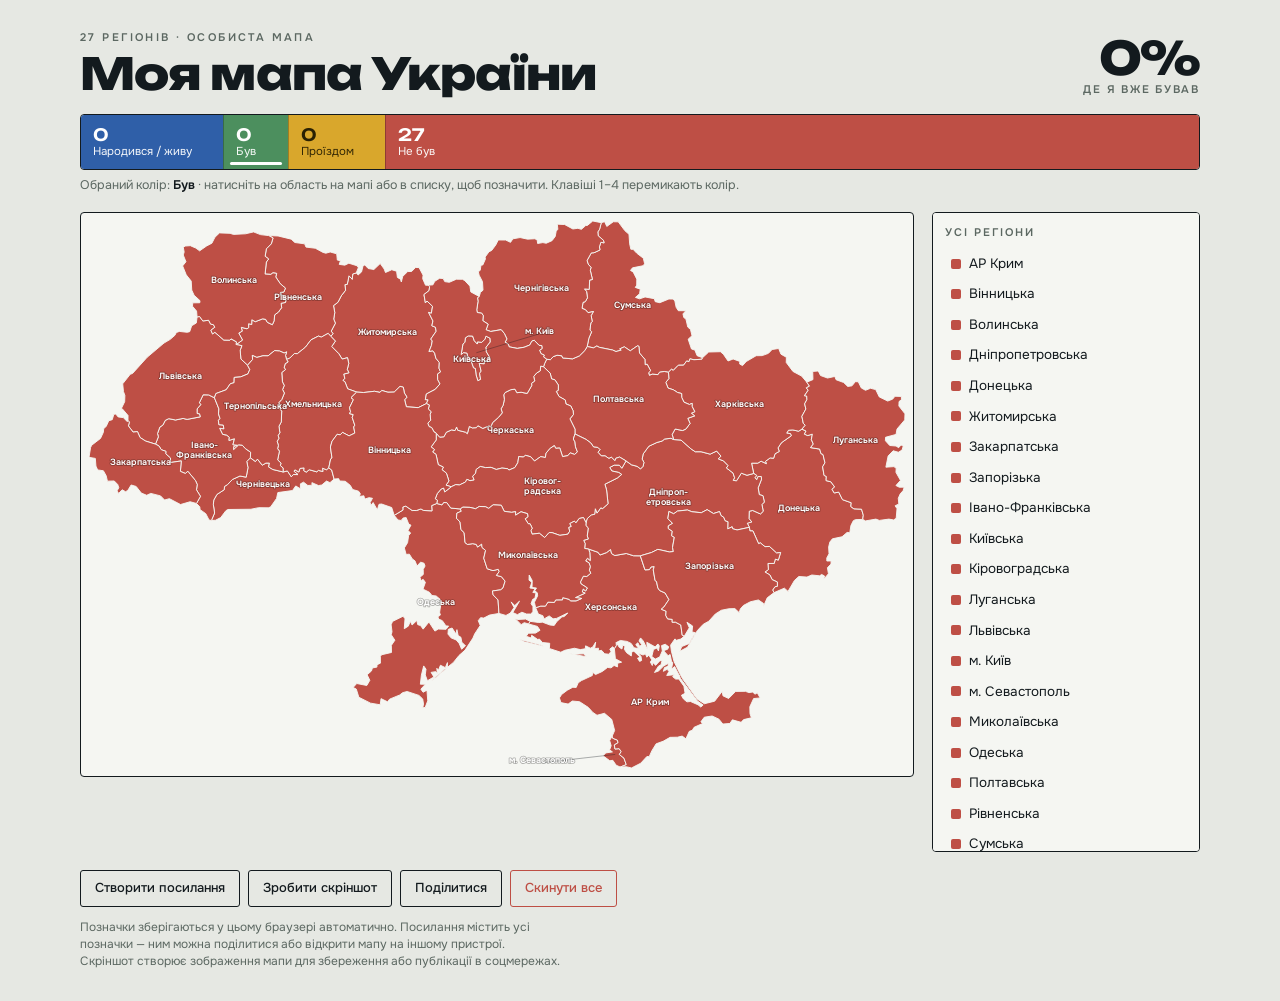
==== commit e4995435: "Add possibility to create a screenshot in Ukraine-map" ====
--- a/ukraine-map/index.html
+++ b/ukraine-map/index.html
@@ -3,10 +3,7 @@
 <head>
 <meta charset="utf-8">
 <meta name="viewport" content="width=device-width, initial-scale=1">
-<meta name="description" content="Інтерактивна особиста мапа регіонів України з локальним збереженням і можливістю поділитися позначками.">
-<meta name="theme-color" content="#E6E8E3">
 <title>Моя мапа України</title>
-<link rel="icon" href="data:image/svg+xml,%3Csvg xmlns='http://www.w3.org/2000/svg' viewBox='0 0 64 64'%3E%3Crect width='64' height='64' rx='14' fill='%232F5FA8'/%3E%3Cpath d='M15 20h34v24H15z' fill='%23D9A72C'/%3E%3Cpath d='M15 20h34v12H15z' fill='%2355A6E8'/%3E%3C/svg%3E">
 <link rel="preconnect" href="https://fonts.googleapis.com">
 <link rel="preconnect" href="https://fonts.gstatic.com" crossorigin>
 <link href="https://fonts.googleapis.com/css2?family=Onest:wght@400;500;600;700&family=Unbounded:wght@400;600;800&display=swap" rel="stylesheet">
@@ -190,14 +187,13 @@
   </div>
 
   <footer>
-    <button class="act" id="btnExport">Зберегти у файл</button>
-    <button class="act" id="btnImport">Завантажити з файлу</button>
     <button class="act" id="btnLink">Створити посилання</button>
+    <button class="act" id="btnShot">Зробити скріншот</button>
+    <button class="act" id="btnShare">Поділитися</button>
     <button class="act danger" id="btnReset">Скинути все</button>
-    <input type="file" id="file" accept="application/json,.json" hidden>
   </footer>
   <input id="link" readonly aria-label="Посилання на вашу мапу">
-  <p class="note">Позначки зберігаються у цьому браузері автоматично. Посилання містить усі позначки — ним можна поділитися або відкрити мапу на іншому пристрої.</p>
+  <p class="note">Позначки зберігаються у цьому браузері автоматично. Посилання містить усі позначки — ним можна поділитися або відкрити мапу на іншому пристрої. Скріншот створює зображення мапи для збереження або публікації в соцмережах.</p>
 </div>
 
 <div class="toast" id="toast"></div>
@@ -214,6 +210,7 @@
   {id:"none",    label:"Не був",           short:"Не був"}
 ];
 const SORDER = ["home","been","transit","none"];
+const COLORS = {home:"#2F5FA8", been:"#4C8F5E", transit:"#D9A72C", none:"#BE4F45"};
 
 /* ---------------- географія (точні контури, проєкція вбудована) ---------------- */
 const REGIONS = [
@@ -373,11 +370,16 @@
 }
 
 /* ---------------- рендер ---------------- */
+function getCounts(){
+  const counts = {home:0,been:0,transit:0,none:0};
+  REGIONS.forEach(r=> counts[state[r.id]]++);
+  return counts;
+}
+
 function render(){
-  const counts = {home:0,been:0,transit:0,none:0};
+  const counts = getCounts();
   REGIONS.forEach(r=>{
     const v = state[r.id];
-    counts[v]++;
     r.el.setAttribute("data-s", v);
     r.dot.dataset.s = v;
     r.txt.classList.toggle("dark", v==="transit");
@@ -438,31 +440,137 @@
   clearTimeout(toastT); toastT = setTimeout(()=>toastEl.classList.remove("on"), 2400);
 }
 
-document.getElementById("btnExport").addEventListener("click", ()=>{
-  const data = {app:"mapa-ukrainy", version:1, saved:new Date().toISOString(), regions:state};
-  const blob = new Blob([JSON.stringify(data,null,2)], {type:"application/json"});
-  const a = document.createElement("a");
-  a.href = URL.createObjectURL(blob);
-  a.download = "moya-mapa-ukrainy.json";
-  a.click();
-  setTimeout(()=>URL.revokeObjectURL(a.href), 1000);
-  toast("Файл збережено");
-});
-
-document.getElementById("btnImport").addEventListener("click", ()=> document.getElementById("file").click());
-document.getElementById("file").addEventListener("change", e=>{
-  const f = e.target.files[0]; if(!f) return;
-  const fr = new FileReader();
-  fr.onload = () => {
-    try{
-      apply(JSON.parse(fr.result));
-      render(); save(); toast("Позначки завантажено");
-    }catch(err){
-      toast("Не вдалося прочитати файл — потрібен JSON з цієї мапи");
+/* ---------------- скріншот / поділитися ---------------- */
+function roundRectPath(ctx,x,y,w,h,r){
+  ctx.beginPath();
+  ctx.moveTo(x+r,y);
+  ctx.arcTo(x+w,y,x+w,y+h,r);
+  ctx.arcTo(x+w,y+h,x,y+h,r);
+  ctx.arcTo(x,y+h,x,y,r);
+  ctx.arcTo(x,y,x+w,y,r);
+  ctx.closePath();
+}
+
+function svgToStandaloneString(svgEl){
+  const clone = svgEl.cloneNode(true);
+  const origAll = svgEl.querySelectorAll("*");
+  const cloneAll = clone.querySelectorAll("*");
+  const props = ["fill","stroke","stroke-width","stroke-linejoin","paint-order","font-family","font-size","font-weight","text-anchor","opacity"];
+  origAll.forEach((el,i)=>{
+    const cs = getComputedStyle(el);
+    const target = cloneAll[i];
+    if(!target) return;
+    props.forEach(p=>{
+      const v = cs.getPropertyValue(p);
+      if(v) target.style.setProperty(p, v);
+    });
+  });
+  clone.setAttribute("xmlns","http://www.w3.org/2000/svg");
+  const bg = document.createElementNS(NS,"rect");
+  bg.setAttribute("x","0"); bg.setAttribute("y","0");
+  bg.setAttribute("width", String(MAP_W)); bg.setAttribute("height", String(MAP_H));
+  bg.setAttribute("fill", getComputedStyle(document.getElementById("plate")).backgroundColor || "#F5F6F2");
+  clone.insertBefore(bg, clone.firstChild);
+  return new XMLSerializer().serializeToString(clone);
+}
+
+async function buildShareCanvas(){
+  try{ await document.fonts.ready; }catch(e){}
+
+  const svgString = svgToStandaloneString(svg);
+  const svgBlob = new Blob([svgString], {type:"image/svg+xml;charset=utf-8"});
+  const svgUrl = URL.createObjectURL(svgBlob);
+  const img = new Image();
+  await new Promise((res,rej)=>{ img.onload=res; img.onerror=rej; img.src=svgUrl; });
+
+  const W = 1080, PAD = 44;
+  const mapW = W - PAD*2;
+  const mapH = mapW * (MAP_H / MAP_W);
+  const titleH = 46, subtitleH = 30, legendH = 34, gapS = 16;
+  const H = PAD + titleH + subtitleH + gapS + legendH + gapS + mapH + PAD;
+
+  const canvas = document.createElement("canvas");
+  const dpr = 2;
+  canvas.width = W*dpr; canvas.height = H*dpr;
+  const ctx = canvas.getContext("2d");
+  ctx.scale(dpr,dpr);
+
+  ctx.fillStyle = "#F5F6F2";
+  roundRectPath(ctx,0,0,W,H,14); ctx.fill();
+  ctx.strokeStyle = "#131A1E"; ctx.lineWidth = 1.4;
+  roundRectPath(ctx,0.7,0.7,W-1.4,H-1.4,14); ctx.stroke();
+
+  ctx.fillStyle = "#131A1E";
+  ctx.font = "800 32px Unbounded, Onest, sans-serif";
+  ctx.fillText("Моя мапа України", PAD, PAD + 32);
+
+  const counts = getCounts();
+  const total = REGIONS.length;
+  const visited = counts.home + counts.been + counts.transit;
+  const pct = Math.round(visited/total*100);
+  ctx.font = "600 18px Onest, sans-serif";
+  ctx.fillStyle = "#5C6862";
+  ctx.fillText(`${pct}% де я вже бував · ${total} регіонів`, PAD, PAD + titleH + subtitleH - 6);
+
+  let lx = PAD;
+  const ly = PAD + titleH + subtitleH + gapS;
+  const sq = 16;
+  ctx.font = "600 14px Onest, sans-serif";
+  STATUSES.forEach(s=>{
+    ctx.fillStyle = COLORS[s.id];
+    roundRectPath(ctx, lx, ly, sq, sq, 3); ctx.fill();
+    ctx.fillStyle = "#131A1E";
+    const label = `${s.label} · ${counts[s.id]}`;
+    ctx.fillText(label, lx+sq+7, ly+sq-3);
+    lx += sq + 7 + ctx.measureText(label).width + 26;
+  });
+
+  const my = ly + legendH + gapS;
+  ctx.drawImage(img, PAD, my, mapW, mapH);
+
+  URL.revokeObjectURL(svgUrl);
+  return canvas;
+}
+
+function downloadCanvas(canvas){
+  canvas.toBlob(blob=>{
+    const a = document.createElement("a");
+    a.href = URL.createObjectURL(blob);
+    a.download = "moya-mapa-ukrainy.png";
+    a.click();
+    setTimeout(()=>URL.revokeObjectURL(a.href), 1000);
+  }, "image/png");
+}
+
+document.getElementById("btnShot").addEventListener("click", async ()=>{
+  try{
+    const canvas = await buildShareCanvas();
+    downloadCanvas(canvas);
+    toast("Зображення збережено");
+  }catch(e){
+    toast("Не вдалося створити зображення");
+  }
+});
+
+document.getElementById("btnShare").addEventListener("click", async ()=>{
+  try{
+    const canvas = await buildShareCanvas();
+    const blob = await new Promise(res=> canvas.toBlob(res, "image/png"));
+    const file = new File([blob], "moya-mapa-ukrainy.png", {type:"image/png"});
+    if(navigator.canShare && navigator.canShare({files:[file]})){
+      await navigator.share({files:[file], title:"Моя мапа України", text:"Ось де я вже побував в Україні"});
+    }else if(navigator.share){
+      await navigator.share({title:"Моя мапа України", text:"Ось де я вже побував в Україні", url: location.href});
+      downloadCanvas(canvas);
+      toast("Браузер не підтримує ділитися зображенням — воно завантажено окремо");
+    }else{
+      downloadCanvas(canvas);
+      toast("Цей браузер не підтримує «Поділитися» — зображення завантажено, поділись ним вручну");
     }
-  };
-  fr.readAsText(f);
-  e.target.value = "";
+  }catch(e){
+    if(e && e.name === "AbortError") return;
+    toast("Не вдалося поділитися");
+  }
 });
 
 document.getElementById("btnLink").addEventListener("click", ()=>{
